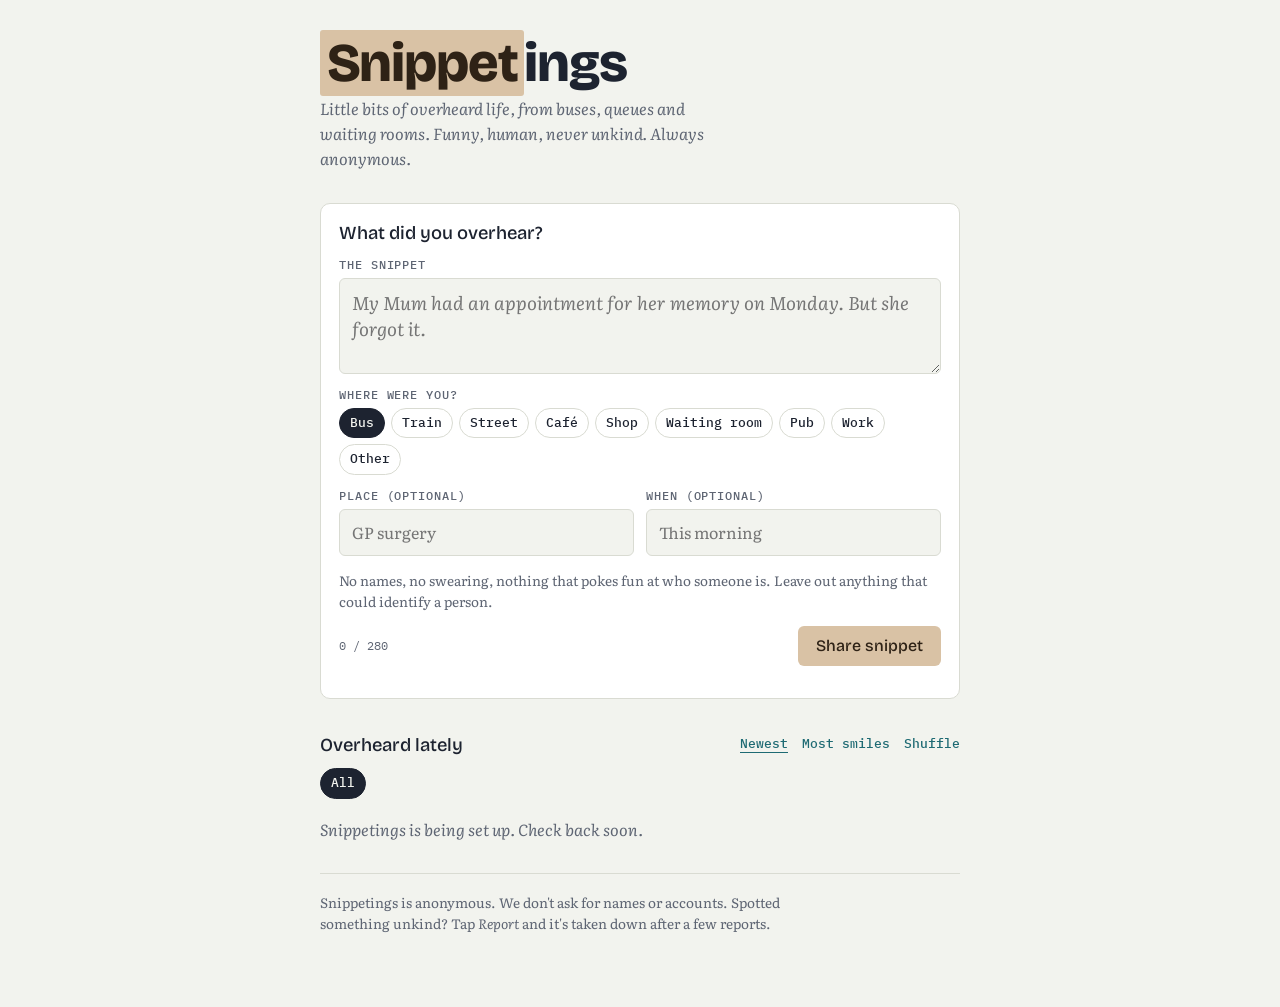
==== index.html @ c0e49929 "Snippetings public site Co-Authored-By: Claude Opus 5.5 <noreply@anthropic.com> Claude-Session: http" ====
<!doctype html>
<html lang="en-GB">
<head>
<meta charset="utf-8">
<meta name="viewport" content="width=device-width,initial-scale=1,viewport-fit=cover">
<title>Snippetings</title>
<meta name="description" content="Little bits of overheard life, from buses, queues and waiting rooms. Funny, human, never unkind. Always anonymous.">
<meta name="theme-color" content="#F2F3EE" media="(prefers-color-scheme: light)">
<meta name="theme-color" content="#15181F" media="(prefers-color-scheme: dark)">
<meta property="og:title" content="Snippetings">
<meta property="og:description" content="Little bits of overheard life. Funny, human, never unkind.">
<meta property="og:image" content="/icons/og.png">
<link rel="manifest" href="/manifest.webmanifest">
<link rel="icon" href="/icons/icon-192.png">
<link rel="apple-touch-icon" href="/icons/apple-touch-icon.png">
<meta name="apple-mobile-web-app-capable" content="yes">
<meta name="apple-mobile-web-app-title" content="Snippetings">
<link rel="preconnect" href="https://fonts.googleapis.com">
<link rel="preconnect" href="https://fonts.gstatic.com" crossorigin>
<link rel="stylesheet" href="https://fonts.googleapis.com/css2?family=Bricolage+Grotesque:opsz,wght@12..96,500;12..96,800&family=Literata:ital,opsz,wght@0,7..72,400;1,7..72,400;1,7..72,500&family=IBM+Plex+Mono:wght@400;500&display=swap">
<link rel="stylesheet" href="/style.css">
</head>
<body>
<div class="wrap">
  <header>
    <h1 class="mark"><span>Snippet</span>ings</h1>
    <p class="tag">Little bits of overheard life, from buses, queues and waiting rooms. Funny, human, never unkind. Always anonymous.</p>
  </header>

  <form id="compose" novalidate>
    <h2>What did you overhear?</h2>
    <div class="field">
      <label class="label" for="text">The snippet</label>
      <textarea id="text" maxlength="280" placeholder="My Mum had an appointment for her memory on Monday. But she forgot it."></textarea>
    </div>
    <div class="field">
      <span class="label" id="setlbl">Where were you?</span>
      <div class="chips" id="settings" role="group" aria-labelledby="setlbl"></div>
    </div>
    <div class="row">
      <div class="field"><label class="label" for="place">Place (optional)</label>
        <input type="text" id="place" maxlength="40" placeholder="GP surgery"></div>
      <div class="field"><label class="label" for="when">When (optional)</label>
        <input type="text" id="when" maxlength="30" placeholder="This morning"></div>
    </div>
    <p class="rules">No names, no swearing, nothing that pokes fun at who someone is. Leave out anything that could identify a person.</p>
    <div class="foot">
      <span class="count" id="count">0 / 280</span>
      <button class="btn" id="send" type="submit">Share snippet</button>
    </div>
    <p class="msg" id="msg" role="status"></p>
  </form>

  <section>
    <div class="feedhead">
      <h2>Overheard lately</h2>
      <div class="sorts" role="group" aria-label="Order">
        <button class="textbtn" id="sortNew" type="button" aria-pressed="true">Newest</button>
        <button class="textbtn" id="sortTop" type="button" aria-pressed="false">Most smiles</button>
        <button class="textbtn" id="shuffle" type="button" aria-pressed="false">Shuffle</button>
      </div>
    </div>
    <div class="chips" id="filters" role="group" aria-label="Filter by place"></div>
    <ul id="feed"><li class="empty">Loading snippets…</li></ul>
  </section>

  <footer>
    <p>Snippetings is anonymous. We don't ask for names or accounts. Spotted something unkind? Tap <em>Report</em> and it's taken down after a few reports.</p>
  </footer>
</div>
<script src="/config.js"></script>
<script src="/app.js"></script>
</body>
</html>
---- style.css ----
/* Layout: one narrow column, like a pocket notebook. Each snippet is a quote with a bus-ticket stub saying where it was heard. */
:root{
  --paper:#F2F3EE; --card:#FFFFFF; --ink:#1D2330; --muted:#5E6573; --rule:#D9DBD2;
  --ticket:#D9C2A5; --ticket-ink:#2E2216; --link:#1E6A73; --warn:#A33A2B;
  --display:"Bricolage Grotesque",ui-sans-serif,system-ui,sans-serif;
  --quote:"Literata",Georgia,"Times New Roman",serif;
  --mono:"IBM Plex Mono",ui-monospace,Menlo,monospace;
}
@media (prefers-color-scheme:dark){:root:not([data-theme="light"]){
  --paper:#15181F; --card:#1E222B; --ink:#ECEDE8; --muted:#A1A7B3; --rule:#2F3440;
  --ticket:#C7AD8C; --ticket-ink:#221910; --link:#7FC4CC; --warn:#F08A79; color-scheme:dark}}
:root[data-theme="dark"]{
  --paper:#15181F; --card:#1E222B; --ink:#ECEDE8; --muted:#A1A7B3; --rule:#2F3440;
  --ticket:#C7AD8C; --ticket-ink:#221910; --link:#7FC4CC; --warn:#F08A79; color-scheme:dark}
body{background:var(--paper);color:var(--ink);font:16px/1.55 var(--quote)}
.wrap{max-width:640px;margin:0 auto;padding-block:28px 64px;
  padding-left:max(16px,env(safe-area-inset-left,0px));padding-right:max(16px,env(safe-area-inset-right,0px));
  display:grid;gap:32px}
header{display:grid;gap:6px}
.mark{font:800 clamp(2.4rem,9vw,3.4rem)/1 var(--display);letter-spacing:-.02em;margin:0}
.mark span{background:var(--ticket);color:var(--ticket-ink);padding:0 .12em;border-radius:3px}
.tag{margin:0;color:var(--muted);font-style:italic;max-width:46ch}
.label{font:500 .72rem/1.2 var(--mono);text-transform:uppercase;letter-spacing:.08em;color:var(--muted)}

/* composer */
form{background:var(--card);border:1px solid var(--rule);border-radius:10px;padding:18px;display:grid;gap:14px}
form h2{font:500 1.15rem/1.2 var(--display);margin:0}
textarea,input[type=text]{width:100%;box-sizing:border-box;font:inherit;color:var(--ink);background:var(--paper);
  border:1px solid var(--rule);border-radius:6px;padding:10px 12px}
textarea{font:italic 1.15rem/1.45 var(--quote);min-height:96px;resize:vertical}
textarea:focus,input:focus,button:focus-visible{outline:2px solid var(--link);outline-offset:2px}
.field{display:grid;gap:6px;min-width:0}
.row{display:grid;grid-template-columns:1fr 1fr;gap:12px}
@media (max-width:480px){.row{grid-template-columns:1fr}}
.chips{display:flex;flex-wrap:wrap;gap:6px}
.chip{font:500 .8rem/1 var(--mono);padding:8px 10px;border-radius:999px;border:1px solid var(--rule);
  background:transparent;color:var(--ink);cursor:pointer}
.chip[aria-pressed="true"]{background:var(--ink);color:var(--paper);border-color:var(--ink)}
.foot{display:flex;flex-wrap:wrap;align-items:center;justify-content:space-between;gap:10px}
.count{font:.75rem var(--mono);color:var(--muted)}
.btn{font:500 1rem/1 var(--display);background:var(--ticket);color:var(--ticket-ink);border:0;border-radius:6px;
  padding:12px 18px;cursor:pointer}
.btn:disabled{opacity:.5;cursor:not-allowed}
.msg{margin:0;font-size:.92rem}
.msg.err{color:var(--warn)} .msg.ok{color:var(--link)}
.rules{margin:0;font-size:.85rem;color:var(--muted)}

/* feed */
.feedhead{display:flex;flex-wrap:wrap;justify-content:space-between;align-items:end;gap:10px}
.feedhead h2{font:500 1.15rem/1.2 var(--display);margin:0}
.textbtn{font:500 .8rem var(--mono);color:var(--link);background:none;border:0;cursor:pointer;padding:4px 0}
#feed{display:grid;gap:22px;list-style:none;margin:0;padding:0}
.snip{display:grid;gap:10px;padding-bottom:22px;border-bottom:1px dashed var(--rule)}
.snip blockquote{margin:0;font:italic 500 1.35rem/1.4 var(--quote);text-wrap:pretty}
.snip blockquote::before{content:"\201C"} .snip blockquote::after{content:"\201D"}
.stub{display:flex;flex-wrap:wrap;align-items:center;gap:8px}
.ticket{font:500 .74rem/1 var(--mono);text-transform:uppercase;letter-spacing:.06em;background:var(--ticket);
  color:var(--ticket-ink);padding:6px 9px;border-radius:2px;
  -webkit-mask:radial-gradient(circle 4px at 0 50%,#0000 98%,#000) left/51% 100% no-repeat,radial-gradient(circle 4px at 100% 50%,#0000 98%,#000) right/51% 100% no-repeat;
  mask:radial-gradient(circle 4px at 0 50%,#0000 98%,#000) left/51% 100% no-repeat,radial-gradient(circle 4px at 100% 50%,#0000 98%,#000) right/51% 100% no-repeat;
  padding-inline:12px}
.where{font:.8rem var(--mono);color:var(--muted)}
.del{margin-left:auto;font:.75rem var(--mono);color:var(--warn);background:none;border:0;cursor:pointer}
.empty{color:var(--muted);font-style:italic}
@media (prefers-reduced-motion:no-preference){.snip.new{animation:in .4s ease-out}
  @keyframes in{from{transform:translateY(6px);opacity:.4}}}

/* public-site additions */
#filters{margin:12px 0 18px}
.sorts{display:flex;gap:14px;flex-wrap:wrap}
.textbtn[aria-pressed="true"]{text-decoration:underline;text-underline-offset:4px}
.acts{display:flex;gap:4px;margin-left:auto;align-items:center}
.act{font:500 .75rem/1 var(--mono);background:none;border:1px solid transparent;border-radius:999px;color:var(--muted);
  padding:6px 8px;cursor:pointer}
.act:hover{border-color:var(--rule)}
.act.smile[aria-pressed="true"]{color:var(--ink);border-color:var(--ticket);background:color-mix(in srgb,var(--ticket) 35%,transparent)}
.act.report.done{color:var(--warn)}
footer{border-top:1px solid var(--rule);padding-top:18px;color:var(--muted);font-size:.85rem}
footer p{margin:0;max-width:60ch}
.more{justify-self:start}
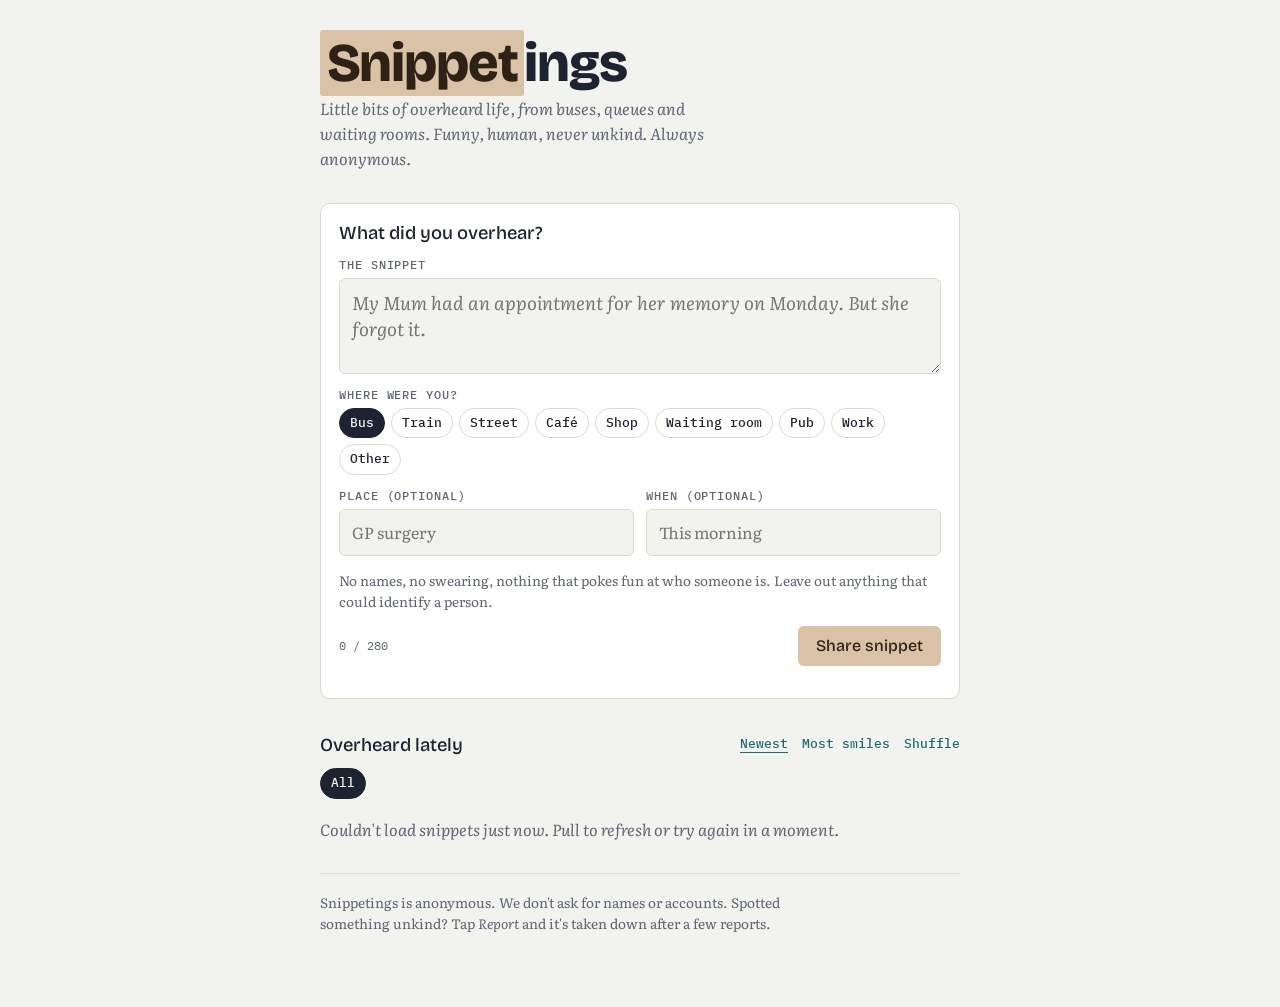
==== commit 83b68081: "Use snippetings.com for link previews Co-Authored-By: Claude Opus 5.5 <noreply@anthropic.com> Claude" ====
--- a/index.html
+++ b/index.html
@@ -9,7 +9,10 @@
 <meta name="theme-color" content="#15181F" media="(prefers-color-scheme: dark)">
 <meta property="og:title" content="Snippetings">
 <meta property="og:description" content="Little bits of overheard life. Funny, human, never unkind.">
-<meta property="og:image" content="/icons/og.png">
+<meta property="og:image" content="https://snippetings.com/icons/og.png">
+<meta property="og:url" content="https://snippetings.com/">
+<meta name="twitter:card" content="summary_large_image">
+<link rel="canonical" href="https://snippetings.com/">
 <link rel="manifest" href="/manifest.webmanifest">
 <link rel="icon" href="/icons/icon-192.png">
 <link rel="apple-touch-icon" href="/icons/apple-touch-icon.png">
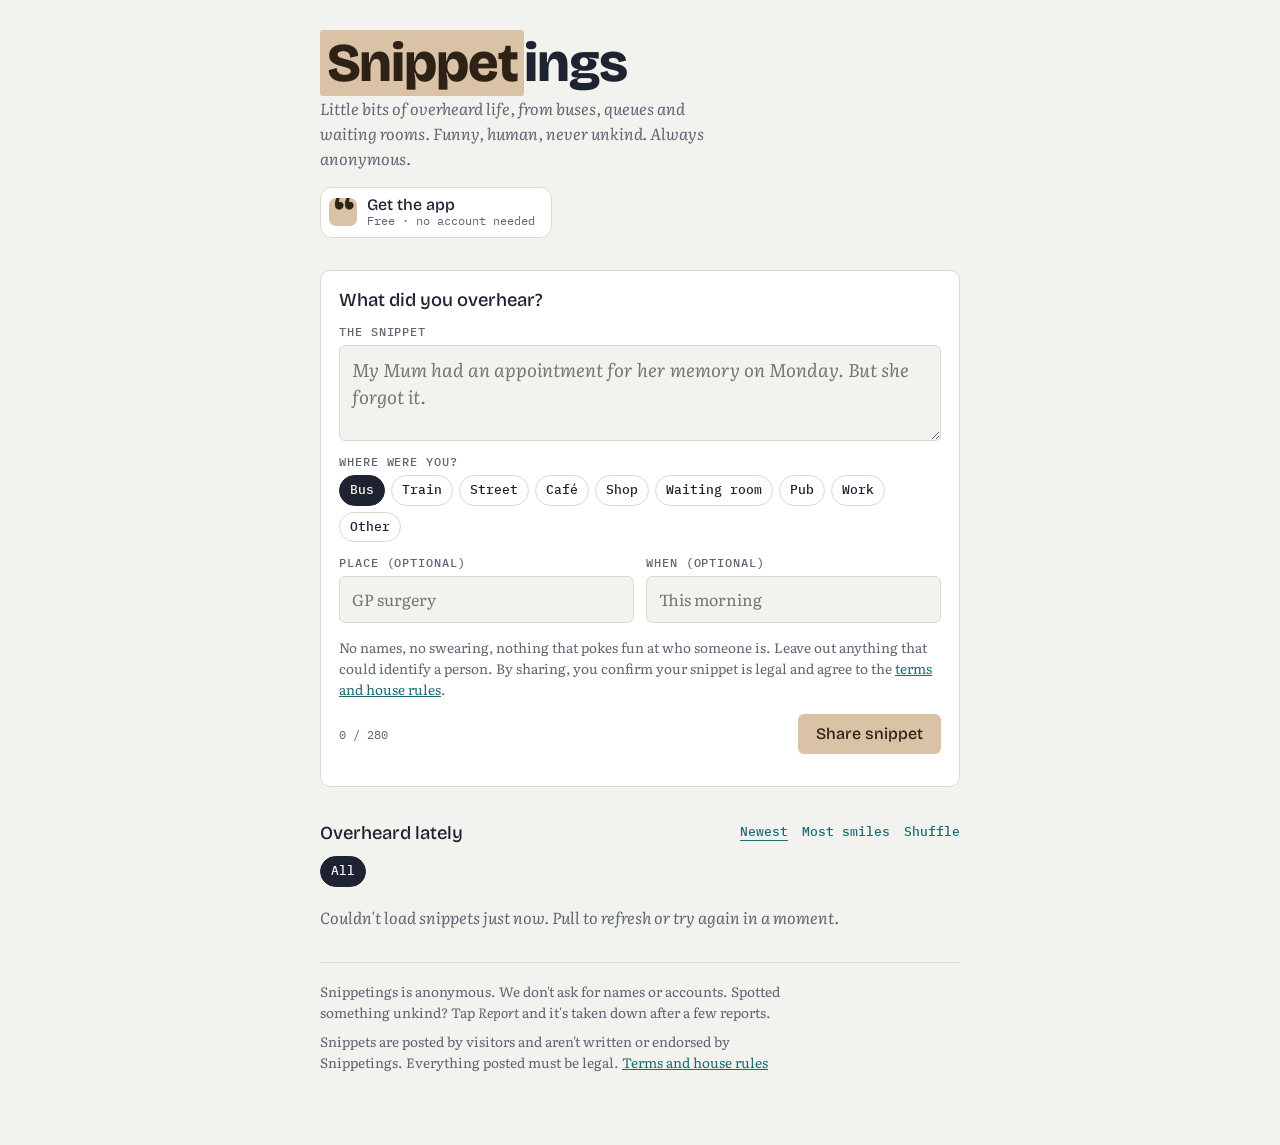
==== commit 3f740f90: "Add Get the app button and terms and house rules Co-Authored-By: Claude Opus 5.5 <noreply@anthropic." ====
--- a/index.html
+++ b/index.html
@@ -9,10 +9,10 @@
 <meta name="theme-color" content="#15181F" media="(prefers-color-scheme: dark)">
 <meta property="og:title" content="Snippetings">
 <meta property="og:description" content="Little bits of overheard life. Funny, human, never unkind.">
-<meta property="og:image" content="https://snippetings.com/icons/og.png">
-<meta property="og:url" content="https://snippetings.com/">
+<meta property="og:image" content="https://www.snippetings.com/icons/og.png">
+<meta property="og:url" content="https://www.snippetings.com/">
 <meta name="twitter:card" content="summary_large_image">
-<link rel="canonical" href="https://snippetings.com/">
+<link rel="canonical" href="https://www.snippetings.com/">
 <link rel="manifest" href="/manifest.webmanifest">
 <link rel="icon" href="/icons/icon-192.png">
 <link rel="apple-touch-icon" href="/icons/apple-touch-icon.png">
@@ -28,6 +28,18 @@
   <header>
     <h1 class="mark"><span>Snippet</span>ings</h1>
     <p class="tag">Little bits of overheard life, from buses, queues and waiting rooms. Funny, human, never unkind. Always anonymous.</p>
+    <button class="getapp" id="getapp" type="button" hidden>
+      <img src="/icons/icon-192.png" alt="" width="28" height="28">
+      <span>Get the app <small>Free · no account needed</small></span>
+    </button>
+    <div class="howto" id="howto" hidden>
+      <div class="howto-card" role="dialog" aria-modal="true" aria-labelledby="howto-title">
+        <h2 id="howto-title">Add Snippetings to your phone</h2>
+        <ol id="howto-steps"></ol>
+        <p class="howto-note">It then opens from your home screen like any other app.</p>
+        <button class="btn" id="howto-close" type="button">Got it</button>
+      </div>
+    </div>
   </header>
 
   <form id="compose" novalidate>
@@ -46,7 +58,7 @@
       <div class="field"><label class="label" for="when">When (optional)</label>
         <input type="text" id="when" maxlength="30" placeholder="This morning"></div>
     </div>
-    <p class="rules">No names, no swearing, nothing that pokes fun at who someone is. Leave out anything that could identify a person.</p>
+    <p class="rules">No names, no swearing, nothing that pokes fun at who someone is. Leave out anything that could identify a person. By sharing, you confirm your snippet is legal and agree to the <a href="/terms.html">terms and house rules</a>.</p>
     <div class="foot">
       <span class="count" id="count">0 / 280</span>
       <button class="btn" id="send" type="submit">Share snippet</button>
@@ -69,6 +81,7 @@
 
   <footer>
     <p>Snippetings is anonymous. We don't ask for names or accounts. Spotted something unkind? Tap <em>Report</em> and it's taken down after a few reports.</p>
+    <p>Snippets are posted by visitors and aren't written or endorsed by Snippetings. Everything posted must be legal. <a href="/terms.html">Terms and house rules</a></p>
   </footer>
 </div>
 <script src="/config.js"></script>
--- a/style.css
+++ b/style.css
@@ -1,3 +1,4 @@
+[hidden]{display:none!important}
 
 /* Layout: one narrow column, like a pocket notebook. Each snippet is a quote with a bus-ticket stub saying where it was heard. */
 :root{
@@ -79,3 +80,23 @@
 footer{border-top:1px solid var(--rule);padding-top:18px;color:var(--muted);font-size:.85rem}
 footer p{margin:0;max-width:60ch}
 .more{justify-self:start}
+
+/* Get the app */
+.getapp{justify-self:start;display:flex;align-items:center;gap:10px;margin-top:10px;padding:8px 16px 8px 8px;
+  background:var(--card);color:var(--ink);border:1px solid var(--rule);border-radius:12px;cursor:pointer;text-align:left}
+.getapp:hover{border-color:var(--ticket)}
+.getapp img{border-radius:7px;display:block}
+.getapp span{display:grid;font:500 1rem/1.15 var(--display)}
+.getapp small{font:.72rem/1.3 var(--mono);color:var(--muted)}
+.howto{position:fixed;inset:0;z-index:20;display:grid;align-items:end;justify-items:center;
+  background:color-mix(in srgb,var(--ink) 45%,transparent);
+  padding:16px max(16px,env(safe-area-inset-right,0px)) calc(16px + env(safe-area-inset-bottom,0px)) max(16px,env(safe-area-inset-left,0px))}
+.howto-card{background:var(--card);color:var(--ink);border-radius:14px;padding:22px;max-width:420px;width:100%;box-sizing:border-box;display:grid;gap:12px}
+.howto-card h2{font:500 1.2rem/1.2 var(--display);margin:0}
+.howto-card ol{margin:0;padding-left:1.3em;display:grid;gap:8px}
+.howto-card b{font-weight:600}
+.howto-note{margin:0;color:var(--muted);font-size:.9rem}
+.howto-card .btn{justify-self:end}
+.shareicon{display:inline-block;vertical-align:-3px;width:16px;height:16px}
+.rules a,footer a{color:var(--link)}
+footer{display:grid;gap:8px}
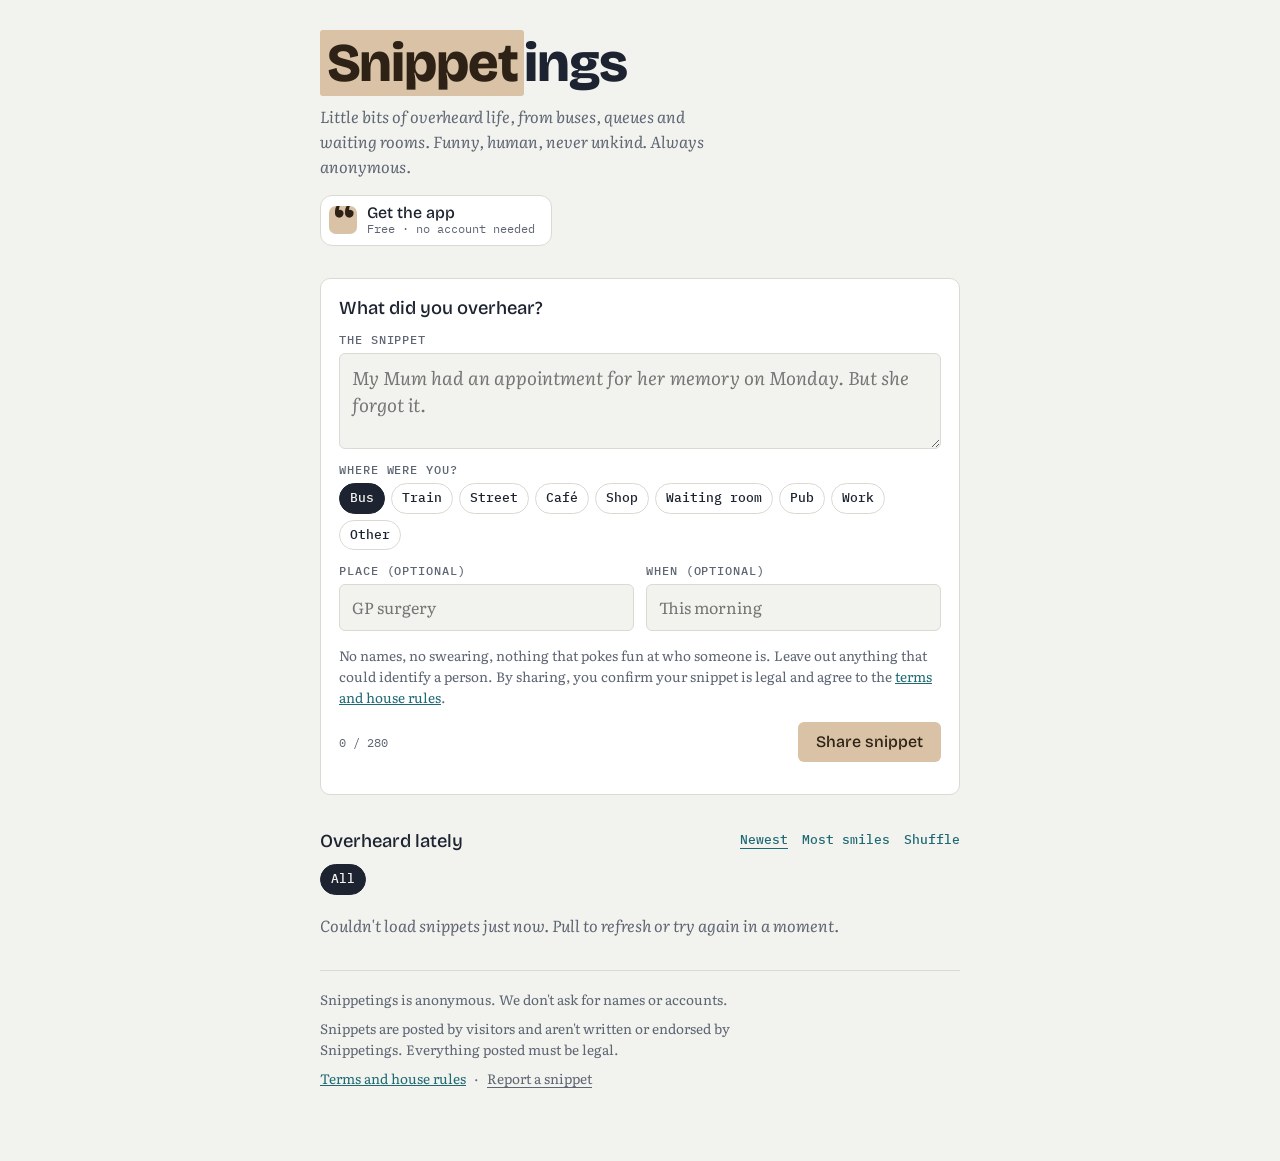
==== commit 11316904: "Share button on each snippet; move Report to the footer Co-Authored-By: Claude Opus 5.5 <noreply@ant" ====
--- a/index.html
+++ b/index.html
@@ -76,12 +76,17 @@
       </div>
     </div>
     <div class="chips" id="filters" role="group" aria-label="Filter by place"></div>
+    <div class="reportbar" id="reportbar" role="status" hidden>
+      <span>Find the snippet that breaks the rules, then tap <b>Report this</b> under it.</span>
+      <button class="textbtn" id="reportcancel" type="button">Cancel</button>
+    </div>
     <ul id="feed"><li class="empty">Loading snippets…</li></ul>
   </section>
 
   <footer>
-    <p>Snippetings is anonymous. We don't ask for names or accounts. Spotted something unkind? Tap <em>Report</em> and it's taken down after a few reports.</p>
-    <p>Snippets are posted by visitors and aren't written or endorsed by Snippetings. Everything posted must be legal. <a href="/terms.html">Terms and house rules</a></p>
+    <p>Snippetings is anonymous. We don't ask for names or accounts.</p>
+    <p>Snippets are posted by visitors and aren't written or endorsed by Snippetings. Everything posted must be legal.</p>
+    <p class="footlinks"><a href="/terms.html">Terms and house rules</a> <span aria-hidden="true">·</span> <button class="textbtn" id="reportbtn" type="button">Report a snippet</button></p>
   </footer>
 </div>
 <script src="/config.js"></script>
--- a/style.css
+++ b/style.css
@@ -100,3 +100,17 @@
 .shareicon{display:inline-block;vertical-align:-3px;width:16px;height:16px}
 .rules a,footer a{color:var(--link)}
 footer{display:grid;gap:8px}
+.tag{margin-top:8px}
+
+/* Share + footer report */
+.act.share{display:inline-flex;align-items:center;gap:5px}
+.act.share[aria-expanded="true"]{color:var(--ink);border-color:var(--rule)}
+.sharemenu{display:flex;flex-wrap:wrap;gap:6px}
+.sharemenu a,.sharemenu button{font:500 .78rem/1 var(--mono);color:var(--ink);background:var(--card);border:1px solid var(--rule);
+  border-radius:999px;padding:8px 11px;text-decoration:none;cursor:pointer}
+.sharemenu a:hover,.sharemenu button:hover{border-color:var(--ticket)}
+.snip.linked blockquote{background:color-mix(in srgb,var(--ticket) 30%,transparent);border-radius:6px;padding:4px 8px;margin-inline:-8px}
+.reportbar{display:flex;flex-wrap:wrap;gap:8px 14px;align-items:center;justify-content:space-between;margin:0 0 18px;
+  padding:12px 14px;border:1px dashed var(--rule);border-radius:8px;font-size:.92rem}
+.footlinks{display:flex;flex-wrap:wrap;gap:8px;align-items:center}
+.footlinks .textbtn{color:var(--muted);font:inherit;text-decoration:underline;text-underline-offset:3px;padding:0}
